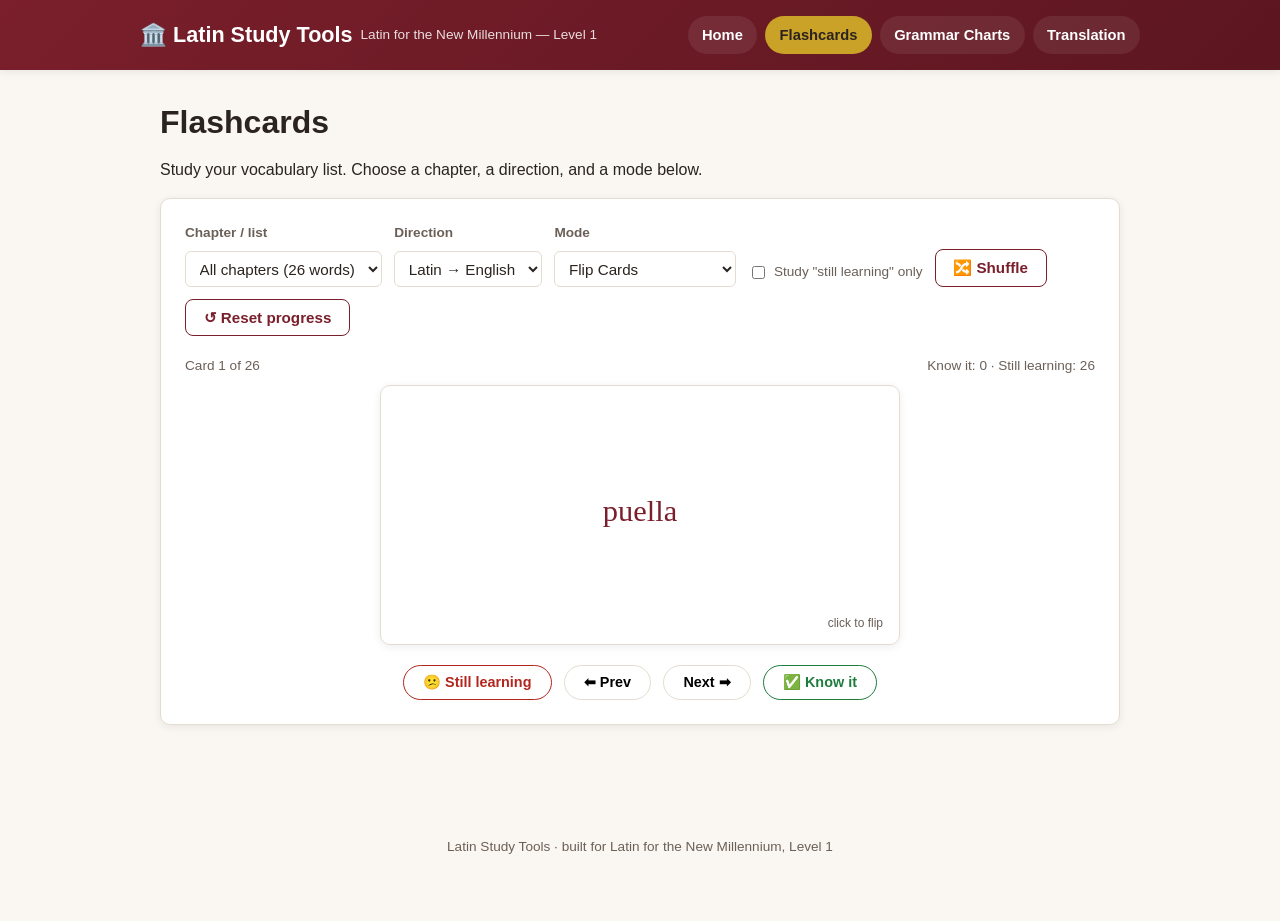
==== flashcards.html @ 422d87cd "Add files via upload" ====
<!DOCTYPE html>
<html lang="en">
<head>
<meta charset="UTF-8">
<meta name="viewport" content="width=device-width, initial-scale=1.0">
<title>Flashcards — Latin Study Tools</title>
<link rel="icon" href="data:image/svg+xml,%3Csvg xmlns=%27http://www.w3.org/2000/svg%27 viewBox=%270 0 100 100%27%3E%3Ctext y=%27.9em%27 font-size=%2790%27%3E%F0%9F%8F%9B%EF%B8%8F%3C/text%3E%3C/svg%3E">
<link rel="stylesheet" href="css/style.css">
</head>
<body>

<header class="site-header">
  <div class="header-inner">
    <a class="site-title" href="index.html">
      🏛️ Latin Study Tools
      <span class="site-title-sub">Latin for the New Millennium — Level 1</span>
    </a>
    <nav class="site-nav">
      <a href="index.html">Home</a>
      <a href="flashcards.html">Flashcards</a>
      <a href="grammar.html">Grammar Charts</a>
      <a href="translation.html">Translation</a>
    </nav>
  </div>
</header>

<main class="container">
  <h1>Flashcards</h1>
  <p>Study your vocabulary list. Choose a chapter, a direction, and a mode below.</p>

  <div class="card">
    <div class="flashcard-toolbar">
      <div class="field">
        <label for="chapterSelect">Chapter / list</label>
        <select id="chapterSelect"></select>
      </div>
      <div class="field">
        <label for="directionSelect">Direction</label>
        <select id="directionSelect">
          <option value="latin-to-english">Latin → English</option>
          <option value="english-to-latin">English → Latin</option>
        </select>
      </div>
      <div class="field">
        <label for="modeSelect">Mode</label>
        <select id="modeSelect">
          <option value="flip">Flip Cards</option>
          <option value="choice">Multiple Choice Quiz</option>
          <option value="typing">Typing Quiz</option>
        </select>
      </div>
      <div class="field">
        <label for="unknownOnly">&nbsp;</label>
        <label style="display:flex; align-items:center; gap:0.4rem; font-weight:400;">
          <input type="checkbox" id="unknownOnly"> Study "still learning" only
        </label>
      </div>
      <div class="field">
        <button class="btn btn-secondary" id="shuffleBtn" type="button">🔀 Shuffle</button>
      </div>
      <div class="field">
        <button class="btn btn-secondary" id="resetProgressBtn" type="button">↺ Reset progress</button>
      </div>
    </div>

    <div class="progress-line">
      <span id="progressText">Card 1 of 1</span>
      <span id="knownText">Know it: 0 &middot; Still learning: 0</span>
    </div>

    <div id="deckEmpty" style="display:none;" class="helper-callout">
      No cards match the current filters. Try a different chapter, or turn off "still learning only".
    </div>

    <div id="flashcardArea"></div>
  </div>
</main>

<footer class="site-footer">
  Latin Study Tools &middot; built for Latin for the New Millennium, Level 1
</footer>

<script src="js/main.js"></script>
<script src="data/vocabulary.js"></script>
<script src="js/flashcards.js"></script>
</body>
</html>
---- css/style.css ----
/* ==========================================================================
   Latin Study Tools — shared stylesheet
   Edit the variables below to re-theme the whole site (e.g. to your
   school's colors). Everything else references these.
   ========================================================================== */

:root {
  --color-primary: #7a1f2b;      /* deep maroon */
  --color-primary-dark: #5c1620;
  --color-primary-light: #a5414c;
  --color-accent: #c9a227;       /* gold */
  --color-bg: #faf7f2;
  --color-surface: #ffffff;
  --color-text: #2b2320;
  --color-text-muted: #6b6058;
  --color-border: #e4dcd0;
  --color-correct: #1e7d3c;
  --color-correct-bg: #e6f4ea;
  --color-incorrect: #b3261e;
  --color-incorrect-bg: #fbe9e7;
  --color-info-bg: #fff8e6;
  --radius: 10px;
  --shadow: 0 2px 8px rgba(43, 35, 32, 0.08);
  --shadow-lg: 0 8px 24px rgba(43, 35, 32, 0.14);
  --font-body: -apple-system, BlinkMacSystemFont, "Segoe UI", Roboto, Helvetica, Arial, sans-serif;
  --font-latin: Georgia, "Times New Roman", serif;
}

* { box-sizing: border-box; }

html, body {
  margin: 0;
  padding: 0;
  background: var(--color-bg);
  color: var(--color-text);
  font-family: var(--font-body);
  line-height: 1.5;
}

body { padding-bottom: 3rem; }

h1, h2, h3, h4 { line-height: 1.25; margin: 0 0 0.5em; }
p { margin: 0 0 1em; }

a { color: var(--color-primary); }
a:hover { color: var(--color-primary-dark); }

.latin { font-family: var(--font-latin); font-style: italic; }

/* ---------- Layout ---------- */

.site-header {
  background: linear-gradient(135deg, var(--color-primary), var(--color-primary-dark));
  color: #fff;
  padding: 1rem 1.5rem;
  box-shadow: var(--shadow);
}

.site-header .header-inner {
  max-width: 1000px;
  margin: 0 auto;
  display: flex;
  align-items: center;
  justify-content: space-between;
  flex-wrap: wrap;
  gap: 0.75rem;
}

.site-title {
  font-size: 1.35rem;
  font-weight: 700;
  color: #fff;
  text-decoration: none;
  display: flex;
  align-items: center;
  gap: 0.5rem;
}

.site-title .site-title-sub {
  font-weight: 400;
  font-size: 0.85rem;
  opacity: 0.85;
  display: block;
}

nav.site-nav { display: flex; gap: 0.5rem; flex-wrap: wrap; }

nav.site-nav a {
  color: #fff;
  text-decoration: none;
  padding: 0.5rem 0.9rem;
  border-radius: 999px;
  font-size: 0.92rem;
  font-weight: 600;
  background: rgba(255,255,255,0.08);
  transition: background 0.15s ease;
}

nav.site-nav a:hover { background: rgba(255,255,255,0.2); }
nav.site-nav a.active { background: var(--color-accent); color: #2b2320; }

main.container {
  max-width: 1000px;
  margin: 0 auto;
  padding: 2rem 1.25rem;
}

.card {
  background: var(--color-surface);
  border: 1px solid var(--color-border);
  border-radius: var(--radius);
  box-shadow: var(--shadow);
  padding: 1.5rem;
  margin-bottom: 1.5rem;
}

footer.site-footer {
  text-align: center;
  color: var(--color-text-muted);
  font-size: 0.85rem;
  margin-top: 2.5rem;
  padding: 1rem;
}

/* ---------- Buttons & forms ---------- */

.btn {
  display: inline-flex;
  align-items: center;
  gap: 0.4rem;
  font-size: 0.95rem;
  font-weight: 600;
  padding: 0.55rem 1.1rem;
  border-radius: 8px;
  border: 1px solid var(--color-primary);
  background: var(--color-primary);
  color: #fff;
  cursor: pointer;
  text-decoration: none;
}

.btn:hover { background: var(--color-primary-dark); border-color: var(--color-primary-dark); }
.btn:disabled { opacity: 0.5; cursor: not-allowed; }

.btn-secondary {
  background: transparent;
  color: var(--color-primary);
}
.btn-secondary:hover { background: rgba(122,31,43,0.08); }

.btn-accent {
  background: var(--color-accent);
  border-color: var(--color-accent);
  color: #2b2320;
}
.btn-accent:hover { background: #b08f20; border-color: #b08f20; }

.btn-row { display: flex; gap: 0.6rem; flex-wrap: wrap; align-items: center; margin: 1rem 0; }

select, input[type="text"], textarea {
  font-family: inherit;
  font-size: 0.95rem;
  padding: 0.45rem 0.6rem;
  border: 1px solid var(--color-border);
  border-radius: 6px;
  background: #fff;
  color: var(--color-text);
}

select:focus, input:focus, textarea:focus {
  outline: 2px solid var(--color-primary-light);
  outline-offset: 1px;
}

textarea { width: 100%; resize: vertical; font-size: 1rem; }

label { font-weight: 600; font-size: 0.85rem; color: var(--color-text-muted); display: block; margin-bottom: 0.25rem; }

/* ---------- Home page ---------- */

.hero {
  text-align: center;
  padding: 1rem 0 2rem;
}
.hero h1 { font-size: 2rem; }
.hero p { color: var(--color-text-muted); max-width: 640px; margin: 0 auto; }

.section-grid {
  display: grid;
  grid-template-columns: repeat(auto-fit, minmax(260px, 1fr));
  gap: 1.25rem;
}

.section-card {
  background: var(--color-surface);
  border: 1px solid var(--color-border);
  border-radius: var(--radius);
  box-shadow: var(--shadow);
  padding: 1.5rem;
  text-decoration: none;
  color: var(--color-text);
  display: block;
  transition: transform 0.15s ease, box-shadow 0.15s ease;
}
.section-card:hover { transform: translateY(-3px); box-shadow: var(--shadow-lg); }
.section-card .icon { font-size: 2rem; margin-bottom: 0.5rem; }
.section-card h2 { color: var(--color-primary); font-size: 1.2rem; }
.section-card p { color: var(--color-text-muted); font-size: 0.92rem; margin-bottom: 0; }

/* ---------- Flashcards ---------- */

.flashcard-toolbar {
  display: flex;
  gap: 0.75rem;
  flex-wrap: wrap;
  align-items: flex-end;
  margin-bottom: 1.25rem;
}

.flashcard-toolbar .field { display: flex; flex-direction: column; gap: 0.25rem; }

.progress-line {
  display: flex;
  justify-content: space-between;
  font-size: 0.85rem;
  color: var(--color-text-muted);
  margin-bottom: 0.5rem;
}

.flip-card-scene {
  perspective: 1200px;
  max-width: 520px;
  margin: 0 auto 1.25rem;
  height: 260px;
}

.flip-card {
  position: relative;
  width: 100%;
  height: 100%;
  cursor: pointer;
  transition: transform 0.5s;
  transform-style: preserve-3d;
}

.flip-card.is-flipped { transform: rotateY(180deg); }

.flip-face {
  position: absolute;
  inset: 0;
  backface-visibility: hidden;
  border-radius: var(--radius);
  border: 1px solid var(--color-border);
  box-shadow: var(--shadow);
  display: flex;
  flex-direction: column;
  align-items: center;
  justify-content: center;
  text-align: center;
  padding: 1.5rem;
  background: var(--color-surface);
}

.flip-face .term {
  font-family: var(--font-latin);
  font-size: 1.9rem;
  color: var(--color-primary);
  margin-bottom: 0.4rem;
}

.flip-face .meta { color: var(--color-text-muted); font-size: 0.9rem; }
.flip-face .hint { position: absolute; bottom: 0.75rem; right: 1rem; font-size: 0.75rem; color: var(--color-text-muted); }

.flip-face.back { transform: rotateY(180deg); }

.flashcard-controls {
  display: flex;
  justify-content: center;
  gap: 0.75rem;
  flex-wrap: wrap;
}

.pill-btn {
  border-radius: 999px;
  padding: 0.5rem 1.2rem;
  border: 1px solid var(--color-border);
  background: #fff;
  cursor: pointer;
  font-weight: 600;
  font-size: 0.9rem;
}
.pill-btn.unknown { color: var(--color-incorrect); border-color: var(--color-incorrect); }
.pill-btn.known { color: var(--color-correct); border-color: var(--color-correct); }
.pill-btn.unknown:hover { background: var(--color-incorrect-bg); }
.pill-btn.known:hover { background: var(--color-correct-bg); }

.quiz-choice {
  display: block;
  width: 100%;
  text-align: left;
  padding: 0.7rem 1rem;
  margin-bottom: 0.5rem;
  border-radius: 8px;
  border: 1px solid var(--color-border);
  background: #fff;
  cursor: pointer;
  font-size: 1rem;
}
.quiz-choice:hover { border-color: var(--color-primary-light); }
.quiz-choice.correct { background: var(--color-correct-bg); border-color: var(--color-correct); color: var(--color-correct); }
.quiz-choice.incorrect { background: var(--color-incorrect-bg); border-color: var(--color-incorrect); color: var(--color-incorrect); }

/* ---------- Grammar charts ---------- */

.chart-table-wrap { overflow-x: auto; }

table.chart-table {
  border-collapse: collapse;
  width: 100%;
  margin-bottom: 1rem;
  font-size: 0.95rem;
}

table.chart-table caption {
  caption-side: top;
  text-align: left;
  font-weight: 700;
  color: var(--color-primary);
  font-size: 1.05rem;
  margin-bottom: 0.5rem;
}

table.chart-table th, table.chart-table td {
  border: 1px solid var(--color-border);
  padding: 0.5rem 0.6rem;
  text-align: left;
}

table.chart-table th {
  background: var(--color-bg);
  font-weight: 700;
  white-space: nowrap;
}

table.chart-table input[type="text"] {
  width: 100%;
  min-width: 90px;
  font-family: var(--font-latin);
}

table.chart-table input.correct { background: var(--color-correct-bg); border-color: var(--color-correct); }
table.chart-table input.incorrect { background: var(--color-incorrect-bg); border-color: var(--color-incorrect); }

.answer-reveal { font-family: var(--font-latin); color: var(--color-text-muted); font-size: 0.85rem; margin-top: 0.15rem; }

.score-banner {
  border-radius: var(--radius);
  padding: 0.85rem 1.1rem;
  margin-bottom: 1rem;
  font-weight: 600;
}
.score-banner.good { background: var(--color-correct-bg); color: var(--color-correct); }
.score-banner.mixed { background: var(--color-info-bg); color: #8a6d00; }

/* ---------- Translation section ---------- */

.sentence-display {
  font-family: var(--font-latin);
  font-size: 1.5rem;
  text-align: center;
  color: var(--color-primary);
  padding: 1rem;
  background: var(--color-info-bg);
  border-radius: var(--radius);
  margin-bottom: 1.5rem;
}

.word-parse-block {
  border: 1px solid var(--color-border);
  border-radius: var(--radius);
  padding: 1rem 1.25rem;
  margin-bottom: 1rem;
}

.word-parse-block .word-heading {
  font-family: var(--font-latin);
  font-size: 1.3rem;
  color: var(--color-primary);
  margin-bottom: 0.5rem;
}

.parse-fields {
  display: grid;
  grid-template-columns: repeat(auto-fit, minmax(150px, 1fr));
  gap: 0.75rem;
  margin-bottom: 0.5rem;
}

.parse-feedback { font-size: 0.85rem; margin-top: 0.4rem; font-weight: 600; }
.parse-feedback.correct { color: var(--color-correct); }
.parse-feedback.incorrect { color: var(--color-incorrect); }

.translation-box textarea { min-height: 90px; }

.model-answers {
  background: var(--color-info-bg);
  border-radius: var(--radius);
  padding: 1rem 1.25rem;
  margin-top: 0.75rem;
}
.model-answers ul { margin: 0.4rem 0 0; padding-left: 1.25rem; }

.tag {
  display: inline-block;
  font-size: 0.75rem;
  font-weight: 700;
  text-transform: uppercase;
  letter-spacing: 0.03em;
  padding: 0.15rem 0.5rem;
  border-radius: 999px;
  background: var(--color-bg);
  color: var(--color-text-muted);
  border: 1px solid var(--color-border);
  margin-left: 0.5rem;
}

.helper-callout {
  background: var(--color-info-bg);
  border: 1px solid #f0e0a8;
  border-radius: var(--radius);
  padding: 1rem 1.25rem;
  margin-bottom: 1.25rem;
  font-size: 0.92rem;
}

.helper-callout code { background: rgba(0,0,0,0.06); padding: 0.1rem 0.35rem; border-radius: 4px; }

@media (max-width: 640px) {
  .site-header .header-inner { flex-direction: column; align-items: flex-start; }
  .sentence-display { font-size: 1.2rem; }
}
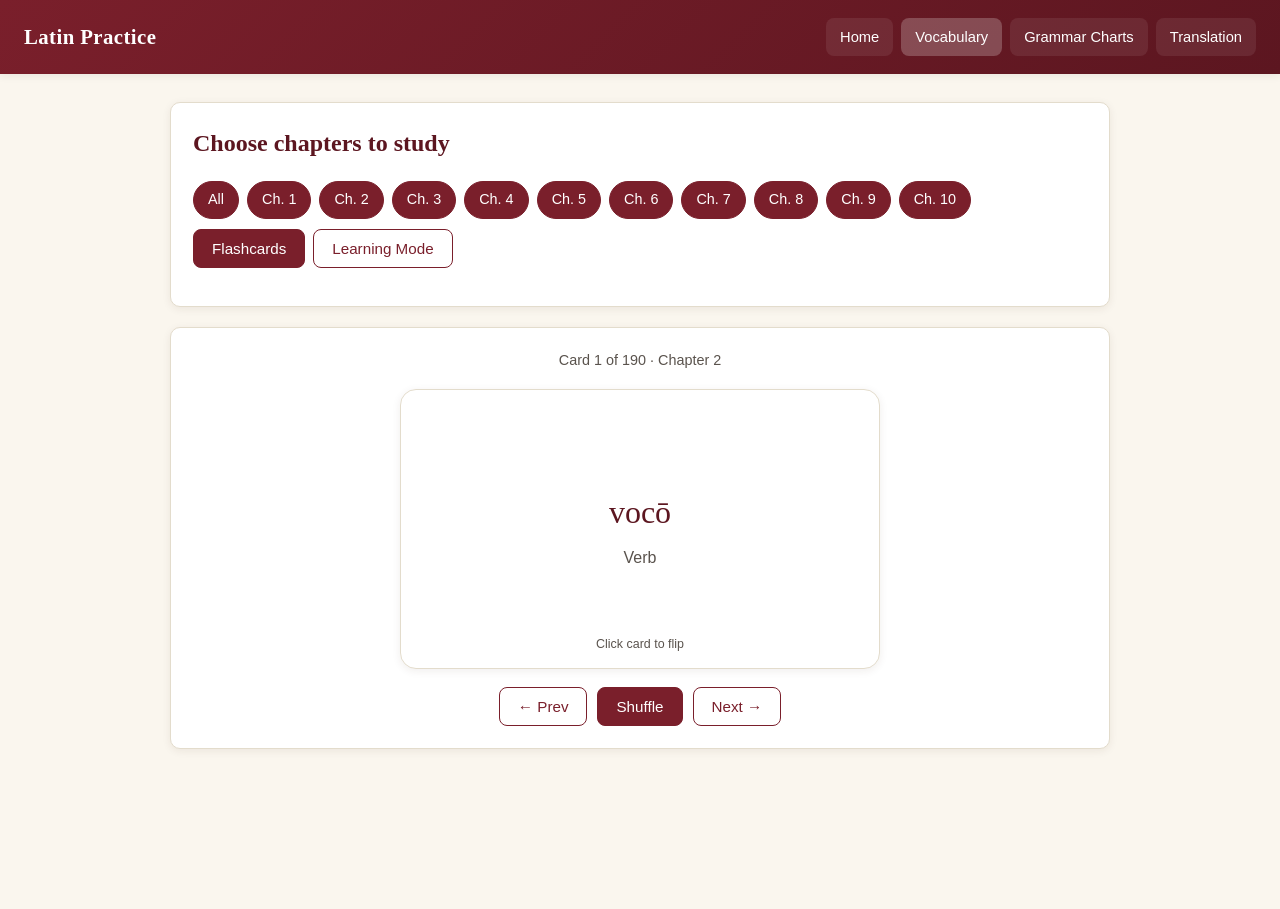
==== commit 78250ed9: "10878213" ====
--- a/flashcards.html
+++ b/flashcards.html
@@ -1,87 +1,37 @@
-<!DOCTYPE html>
+<!doctype html>
 <html lang="en">
 <head>
-<meta charset="UTF-8">
-<meta name="viewport" content="width=device-width, initial-scale=1.0">
-<title>Flashcards — Latin Study Tools</title>
-<link rel="icon" href="data:image/svg+xml,%3Csvg xmlns=%27http://www.w3.org/2000/svg%27 viewBox=%270 0 100 100%27%3E%3Ctext y=%27.9em%27 font-size=%2790%27%3E%F0%9F%8F%9B%EF%B8%8F%3C/text%3E%3C/svg%3E">
+<meta charset="utf-8">
+<meta name="viewport" content="width=device-width, initial-scale=1">
+<title>Vocabulary — Latin Practice</title>
 <link rel="stylesheet" href="css/style.css">
 </head>
 <body>
-
 <header class="site-header">
-  <div class="header-inner">
-    <a class="site-title" href="index.html">
-      🏛️ Latin Study Tools
-      <span class="site-title-sub">Latin for the New Millennium — Level 1</span>
-    </a>
-    <nav class="site-nav">
-      <a href="index.html">Home</a>
-      <a href="flashcards.html">Flashcards</a>
-      <a href="grammar.html">Grammar Charts</a>
-      <a href="translation.html">Translation</a>
-    </nav>
-  </div>
+  <h1><a href="index.html">Latin Practice</a></h1>
+  <nav class="site-nav">
+    <a href="index.html">Home</a>
+    <a href="flashcards.html" class="active">Vocabulary</a>
+    <a href="grammar.html">Grammar Charts</a>
+    <a href="translate.html">Translation</a>
+  </nav>
 </header>
 
-<main class="container">
-  <h1>Flashcards</h1>
-  <p>Study your vocabulary list. Choose a chapter, a direction, and a mode below.</p>
+<main>
+  <div class="card">
+    <h2>Choose chapters to study</h2>
+    <div id="chapterPicker" class="chapter-picker"></div>
+    <div class="mode-toggle">
+      <button id="modeFlashcards" class="active">Flashcards</button>
+      <button id="modeLearn">Learning Mode</button>
+    </div>
+  </div>
 
-  <div class="card">
-    <div class="flashcard-toolbar">
-      <div class="field">
-        <label for="chapterSelect">Chapter / list</label>
-        <select id="chapterSelect"></select>
-      </div>
-      <div class="field">
-        <label for="directionSelect">Direction</label>
-        <select id="directionSelect">
-          <option value="latin-to-english">Latin → English</option>
-          <option value="english-to-latin">English → Latin</option>
-        </select>
-      </div>
-      <div class="field">
-        <label for="modeSelect">Mode</label>
-        <select id="modeSelect">
-          <option value="flip">Flip Cards</option>
-          <option value="choice">Multiple Choice Quiz</option>
-          <option value="typing">Typing Quiz</option>
-        </select>
-      </div>
-      <div class="field">
-        <label for="unknownOnly">&nbsp;</label>
-        <label style="display:flex; align-items:center; gap:0.4rem; font-weight:400;">
-          <input type="checkbox" id="unknownOnly"> Study "still learning" only
-        </label>
-      </div>
-      <div class="field">
-        <button class="btn btn-secondary" id="shuffleBtn" type="button">🔀 Shuffle</button>
-      </div>
-      <div class="field">
-        <button class="btn btn-secondary" id="resetProgressBtn" type="button">↺ Reset progress</button>
-      </div>
-    </div>
-
-    <div class="progress-line">
-      <span id="progressText">Card 1 of 1</span>
-      <span id="knownText">Know it: 0 &middot; Still learning: 0</span>
-    </div>
-
-    <div id="deckEmpty" style="display:none;" class="helper-callout">
-      No cards match the current filters. Try a different chapter, or turn off "still learning only".
-    </div>
-
-    <div id="flashcardArea"></div>
-  </div>
+  <div id="studyArea" class="card"></div>
 </main>
 
-<footer class="site-footer">
-  Latin Study Tools &middot; built for Latin for the New Millennium, Level 1
-</footer>
+<footer class="site-footer"></footer>
 
-<script src="js/main.js"></script>
-<script src="data/vocabulary.js"></script>
-<script src="js/flashcards.js"></script>
+<script type="module" src="js/flashcards.js"></script>
 </body>
 </html>
--- a/css/style.css
+++ b/css/style.css
@@ -1,29 +1,16 @@
-/* ==========================================================================
-   Latin Study Tools — shared stylesheet
-   Edit the variables below to re-theme the whole site (e.g. to your
-   school's colors). Everything else references these.
-   ========================================================================== */
-
 :root {
-  --color-primary: #7a1f2b;      /* deep maroon */
-  --color-primary-dark: #5c1620;
-  --color-primary-light: #a5414c;
-  --color-accent: #c9a227;       /* gold */
-  --color-bg: #faf7f2;
-  --color-surface: #ffffff;
-  --color-text: #2b2320;
-  --color-text-muted: #6b6058;
-  --color-border: #e4dcd0;
-  --color-correct: #1e7d3c;
-  --color-correct-bg: #e6f4ea;
-  --color-incorrect: #b3261e;
-  --color-incorrect-bg: #fbe9e7;
-  --color-info-bg: #fff8e6;
+  --maroon: #7a1f2b;
+  --maroon-dark: #5c1620;
+  --gold: #b8892b;
+  --cream: #faf6ee;
+  --paper: #ffffff;
+  --ink: #2a2422;
+  --ink-soft: #5a534d;
+  --border: #e3dccc;
+  --good: #2e7d4f;
+  --bad: #b3382c;
+  --shadow: 0 2px 8px rgba(60, 40, 20, 0.08);
   --radius: 10px;
-  --shadow: 0 2px 8px rgba(43, 35, 32, 0.08);
-  --shadow-lg: 0 8px 24px rgba(43, 35, 32, 0.14);
-  --font-body: -apple-system, BlinkMacSystemFont, "Segoe UI", Roboto, Helvetica, Arial, sans-serif;
-  --font-latin: Georgia, "Times New Roman", serif;
 }
 
 * { box-sizing: border-box; }
@@ -31,411 +18,380 @@
 html, body {
   margin: 0;
   padding: 0;
-  background: var(--color-bg);
-  color: var(--color-text);
-  font-family: var(--font-body);
+  background: var(--cream);
+  color: var(--ink);
+  font-family: -apple-system, BlinkMacSystemFont, "Segoe UI", Helvetica, Arial, sans-serif;
   line-height: 1.5;
 }
 
-body { padding-bottom: 3rem; }
-
-h1, h2, h3, h4 { line-height: 1.25; margin: 0 0 0.5em; }
-p { margin: 0 0 1em; }
-
-a { color: var(--color-primary); }
-a:hover { color: var(--color-primary-dark); }
-
-.latin { font-family: var(--font-latin); font-style: italic; }
-
-/* ---------- Layout ---------- */
-
-.site-header {
-  background: linear-gradient(135deg, var(--color-primary), var(--color-primary-dark));
+.latin {
+  font-family: Georgia, "Times New Roman", serif;
+}
+
+a { color: var(--maroon); }
+
+header.site-header {
+  background: linear-gradient(135deg, var(--maroon), var(--maroon-dark));
   color: #fff;
-  padding: 1rem 1.5rem;
-  box-shadow: var(--shadow);
-}
-
-.site-header .header-inner {
-  max-width: 1000px;
-  margin: 0 auto;
+  padding: 18px 24px;
   display: flex;
   align-items: center;
   justify-content: space-between;
   flex-wrap: wrap;
-  gap: 0.75rem;
-}
-
-.site-title {
-  font-size: 1.35rem;
-  font-weight: 700;
-  color: #fff;
-  text-decoration: none;
-  display: flex;
-  align-items: center;
-  gap: 0.5rem;
-}
-
-.site-title .site-title-sub {
-  font-weight: 400;
-  font-size: 0.85rem;
-  opacity: 0.85;
-  display: block;
-}
-
-nav.site-nav { display: flex; gap: 0.5rem; flex-wrap: wrap; }
+  gap: 12px;
+  box-shadow: var(--shadow);
+}
+
+header.site-header h1 {
+  margin: 0;
+  font-size: 1.3rem;
+  font-family: Georgia, serif;
+  letter-spacing: 0.02em;
+}
+
+header.site-header h1 a { color: #fff; text-decoration: none; }
+
+nav.site-nav { display: flex; gap: 8px; flex-wrap: wrap; }
 
 nav.site-nav a {
   color: #fff;
   text-decoration: none;
-  padding: 0.5rem 0.9rem;
-  border-radius: 999px;
+  padding: 8px 14px;
+  border-radius: 8px;
   font-size: 0.92rem;
-  font-weight: 600;
   background: rgba(255,255,255,0.08);
-  transition: background 0.15s ease;
-}
-
-nav.site-nav a:hover { background: rgba(255,255,255,0.2); }
-nav.site-nav a.active { background: var(--color-accent); color: #2b2320; }
-
-main.container {
-  max-width: 1000px;
+  transition: background 0.15s;
+}
+
+nav.site-nav a:hover, nav.site-nav a.active {
+  background: rgba(255,255,255,0.22);
+}
+
+main {
+  max-width: 980px;
   margin: 0 auto;
-  padding: 2rem 1.25rem;
+  padding: 28px 20px 60px;
 }
 
 .card {
-  background: var(--color-surface);
-  border: 1px solid var(--color-border);
+  background: var(--paper);
+  border: 1px solid var(--border);
   border-radius: var(--radius);
   box-shadow: var(--shadow);
-  padding: 1.5rem;
-  margin-bottom: 1.5rem;
-}
-
-footer.site-footer {
-  text-align: center;
-  color: var(--color-text-muted);
-  font-size: 0.85rem;
-  margin-top: 2.5rem;
-  padding: 1rem;
-}
-
-/* ---------- Buttons & forms ---------- */
-
-.btn {
-  display: inline-flex;
-  align-items: center;
-  gap: 0.4rem;
-  font-size: 0.95rem;
-  font-weight: 600;
-  padding: 0.55rem 1.1rem;
-  border-radius: 8px;
-  border: 1px solid var(--color-primary);
-  background: var(--color-primary);
-  color: #fff;
-  cursor: pointer;
+  padding: 22px;
+  margin-bottom: 20px;
+}
+
+.card h2 { margin-top: 0; font-family: Georgia, serif; color: var(--maroon-dark); }
+
+.section-grid {
+  display: grid;
+  grid-template-columns: repeat(auto-fit, minmax(240px, 1fr));
+  gap: 18px;
+  margin-top: 20px;
+}
+
+.section-tile {
+  display: block;
+  background: var(--paper);
+  border: 1px solid var(--border);
+  border-radius: var(--radius);
+  box-shadow: var(--shadow);
+  padding: 24px;
   text-decoration: none;
-}
-
-.btn:hover { background: var(--color-primary-dark); border-color: var(--color-primary-dark); }
-.btn:disabled { opacity: 0.5; cursor: not-allowed; }
-
-.btn-secondary {
-  background: transparent;
-  color: var(--color-primary);
-}
-.btn-secondary:hover { background: rgba(122,31,43,0.08); }
-
-.btn-accent {
-  background: var(--color-accent);
-  border-color: var(--color-accent);
-  color: #2b2320;
-}
-.btn-accent:hover { background: #b08f20; border-color: #b08f20; }
-
-.btn-row { display: flex; gap: 0.6rem; flex-wrap: wrap; align-items: center; margin: 1rem 0; }
-
-select, input[type="text"], textarea {
+  color: var(--ink);
+  transition: transform 0.12s, box-shadow 0.12s;
+}
+
+.section-tile:hover { transform: translateY(-2px); box-shadow: 0 6px 16px rgba(60,40,20,0.14); }
+
+.section-tile .icon { font-size: 2rem; }
+.section-tile h3 { margin: 10px 0 6px; color: var(--maroon-dark); font-family: Georgia, serif; }
+.section-tile p { margin: 0; color: var(--ink-soft); font-size: 0.94rem; }
+
+button, .btn {
   font-family: inherit;
   font-size: 0.95rem;
-  padding: 0.45rem 0.6rem;
-  border: 1px solid var(--color-border);
+  padding: 10px 18px;
+  border-radius: 8px;
+  border: 1px solid var(--maroon);
+  background: var(--maroon);
+  color: #fff;
+  cursor: pointer;
+  transition: background 0.15s, transform 0.05s;
+}
+
+button:hover, .btn:hover { background: var(--maroon-dark); }
+button:active, .btn:active { transform: scale(0.98); }
+
+button.secondary, .btn.secondary {
+  background: transparent;
+  color: var(--maroon);
+}
+button.secondary:hover, .btn.secondary:hover { background: rgba(122,31,43,0.08); }
+
+button:disabled { opacity: 0.45; cursor: not-allowed; }
+
+select, input[type="text"] {
+  font-family: inherit;
+  font-size: 0.95rem;
+  padding: 7px 10px;
   border-radius: 6px;
+  border: 1px solid var(--border);
   background: #fff;
-  color: var(--color-text);
-}
-
-select:focus, input:focus, textarea:focus {
-  outline: 2px solid var(--color-primary-light);
-  outline-offset: 1px;
-}
-
-textarea { width: 100%; resize: vertical; font-size: 1rem; }
-
-label { font-weight: 600; font-size: 0.85rem; color: var(--color-text-muted); display: block; margin-bottom: 0.25rem; }
-
-/* ---------- Home page ---------- */
-
-.hero {
-  text-align: center;
-  padding: 1rem 0 2rem;
-}
-.hero h1 { font-size: 2rem; }
-.hero p { color: var(--color-text-muted); max-width: 640px; margin: 0 auto; }
-
-.section-grid {
-  display: grid;
-  grid-template-columns: repeat(auto-fit, minmax(260px, 1fr));
-  gap: 1.25rem;
-}
-
-.section-card {
-  background: var(--color-surface);
-  border: 1px solid var(--color-border);
-  border-radius: var(--radius);
-  box-shadow: var(--shadow);
-  padding: 1.5rem;
-  text-decoration: none;
-  color: var(--color-text);
-  display: block;
-  transition: transform 0.15s ease, box-shadow 0.15s ease;
-}
-.section-card:hover { transform: translateY(-3px); box-shadow: var(--shadow-lg); }
-.section-card .icon { font-size: 2rem; margin-bottom: 0.5rem; }
-.section-card h2 { color: var(--color-primary); font-size: 1.2rem; }
-.section-card p { color: var(--color-text-muted); font-size: 0.92rem; margin-bottom: 0; }
-
-/* ---------- Flashcards ---------- */
-
-.flashcard-toolbar {
-  display: flex;
-  gap: 0.75rem;
+  color: var(--ink);
+}
+
+.chapter-picker {
+  display: flex;
   flex-wrap: wrap;
-  align-items: flex-end;
-  margin-bottom: 1.25rem;
-}
-
-.flashcard-toolbar .field { display: flex; flex-direction: column; gap: 0.25rem; }
-
-.progress-line {
-  display: flex;
-  justify-content: space-between;
+  gap: 8px;
+  margin: 10px 0;
+}
+
+.chapter-chip {
+  border: 1px solid var(--border);
+  background: #fff;
+  padding: 7px 14px;
+  border-radius: 20px;
+  cursor: pointer;
+  font-size: 0.9rem;
+  user-select: none;
+}
+
+.chapter-chip.selected {
+  background: var(--maroon);
+  color: #fff;
+  border-color: var(--maroon);
+}
+
+.pill {
+  display: inline-block;
+  padding: 2px 10px;
+  border-radius: 12px;
+  font-size: 0.78rem;
+  background: var(--border);
+  color: var(--ink-soft);
+}
+
+footer.site-footer {
+  text-align: center;
+  color: var(--ink-soft);
   font-size: 0.85rem;
-  color: var(--color-text-muted);
-  margin-bottom: 0.5rem;
-}
-
-.flip-card-scene {
+  padding: 30px 20px 50px;
+}
+
+.empty-state {
+  text-align: center;
+  color: var(--ink-soft);
+  padding: 40px 20px;
+}
+
+/* ---- Flashcards ---- */
+.flashcard-stage {
+  display: flex;
+  flex-direction: column;
+  align-items: center;
+  gap: 18px;
+}
+
+.flashcard {
+  width: 100%;
+  max-width: 480px;
+  height: 280px;
   perspective: 1200px;
-  max-width: 520px;
-  margin: 0 auto 1.25rem;
-  height: 260px;
-}
-
-.flip-card {
+  cursor: pointer;
+}
+
+.flashcard-inner {
   position: relative;
   width: 100%;
   height: 100%;
-  cursor: pointer;
   transition: transform 0.5s;
   transform-style: preserve-3d;
 }
 
-.flip-card.is-flipped { transform: rotateY(180deg); }
-
-.flip-face {
+.flashcard.flipped .flashcard-inner { transform: rotateY(180deg); }
+
+.flashcard-face {
   position: absolute;
   inset: 0;
   backface-visibility: hidden;
-  border-radius: var(--radius);
-  border: 1px solid var(--color-border);
+  border-radius: 16px;
+  border: 1px solid var(--border);
   box-shadow: var(--shadow);
   display: flex;
   flex-direction: column;
   align-items: center;
   justify-content: center;
   text-align: center;
-  padding: 1.5rem;
-  background: var(--color-surface);
-}
-
-.flip-face .term {
-  font-family: var(--font-latin);
-  font-size: 1.9rem;
-  color: var(--color-primary);
-  margin-bottom: 0.4rem;
-}
-
-.flip-face .meta { color: var(--color-text-muted); font-size: 0.9rem; }
-.flip-face .hint { position: absolute; bottom: 0.75rem; right: 1rem; font-size: 0.75rem; color: var(--color-text-muted); }
-
-.flip-face.back { transform: rotateY(180deg); }
-
-.flashcard-controls {
-  display: flex;
-  justify-content: center;
-  gap: 0.75rem;
-  flex-wrap: wrap;
-}
-
-.pill-btn {
-  border-radius: 999px;
-  padding: 0.5rem 1.2rem;
-  border: 1px solid var(--color-border);
+  padding: 20px;
+  background: var(--paper);
+}
+
+.flashcard-face.back { transform: rotateY(180deg); background: #fff7ea; }
+
+.flashcard-face .word { font-size: 2rem; font-family: Georgia, serif; color: var(--maroon-dark); }
+.flashcard-face .sub { color: var(--ink-soft); margin-top: 10px; font-size: 1rem; }
+.flashcard-face .hint { position: absolute; bottom: 14px; color: var(--ink-soft); font-size: 0.78rem; }
+
+.flashcard-controls { display: flex; gap: 10px; align-items: center; }
+.progress-text { color: var(--ink-soft); font-size: 0.9rem; }
+
+.mode-toggle { display: flex; gap: 8px; margin-bottom: 16px; }
+.mode-toggle button { background: transparent; color: var(--maroon); }
+.mode-toggle button.active { background: var(--maroon); color: #fff; }
+
+/* ---- Learn mode (MC) ---- */
+.mc-prompt {
+  text-align: center;
+  font-size: 1.6rem;
+  font-family: Georgia, serif;
+  color: var(--maroon-dark);
+  margin: 10px 0 22px;
+}
+.mc-sub { text-align: center; color: var(--ink-soft); margin-top: -14px; margin-bottom: 20px; }
+
+.mc-options {
+  display: grid;
+  grid-template-columns: 1fr 1fr;
+  gap: 12px;
+}
+@media (max-width: 560px) { .mc-options { grid-template-columns: 1fr; } }
+
+.mc-option {
+  padding: 14px 16px;
+  border-radius: 10px;
+  border: 1.5px solid var(--border);
   background: #fff;
-  cursor: pointer;
-  font-weight: 600;
-  font-size: 0.9rem;
-}
-.pill-btn.unknown { color: var(--color-incorrect); border-color: var(--color-incorrect); }
-.pill-btn.known { color: var(--color-correct); border-color: var(--color-correct); }
-.pill-btn.unknown:hover { background: var(--color-incorrect-bg); }
-.pill-btn.known:hover { background: var(--color-correct-bg); }
-
-.quiz-choice {
-  display: block;
-  width: 100%;
+  color: var(--ink);
   text-align: left;
-  padding: 0.7rem 1rem;
-  margin-bottom: 0.5rem;
-  border-radius: 8px;
-  border: 1px solid var(--color-border);
-  background: #fff;
   cursor: pointer;
   font-size: 1rem;
 }
-.quiz-choice:hover { border-color: var(--color-primary-light); }
-.quiz-choice.correct { background: var(--color-correct-bg); border-color: var(--color-correct); color: var(--color-correct); }
-.quiz-choice.incorrect { background: var(--color-incorrect-bg); border-color: var(--color-incorrect); color: var(--color-incorrect); }
-
-/* ---------- Grammar charts ---------- */
-
-.chart-table-wrap { overflow-x: auto; }
-
-table.chart-table {
+.mc-option:hover { border-color: var(--maroon); }
+.mc-option.correct { background: #e5f4ea; border-color: var(--good); }
+.mc-option.incorrect { background: #fbe8e6; border-color: var(--bad); }
+.mc-option:disabled { cursor: default; }
+
+.stat-row { display: flex; gap: 20px; justify-content: center; margin: 14px 0; flex-wrap: wrap; }
+.stat { text-align: center; }
+.stat .num { font-size: 1.5rem; font-weight: 600; color: var(--maroon-dark); }
+.stat .label { font-size: 0.8rem; color: var(--ink-soft); }
+
+/* ---- Grammar charts ---- */
+table.chart {
   border-collapse: collapse;
   width: 100%;
-  margin-bottom: 1rem;
+  margin-top: 14px;
+}
+table.chart th, table.chart td {
+  border: 1px solid var(--border);
+  padding: 6px;
+  text-align: center;
+}
+table.chart th {
+  background: #f5efe0;
+  color: var(--maroon-dark);
+  font-family: Georgia, serif;
+}
+table.chart td input {
+  width: 100%;
+  min-width: 70px;
+  border: none;
+  background: transparent;
+  text-align: center;
+  font-family: Georgia, serif;
   font-size: 0.95rem;
-}
-
-table.chart-table caption {
-  caption-side: top;
-  text-align: left;
-  font-weight: 700;
-  color: var(--color-primary);
-  font-size: 1.05rem;
-  margin-bottom: 0.5rem;
-}
-
-table.chart-table th, table.chart-table td {
-  border: 1px solid var(--color-border);
-  padding: 0.5rem 0.6rem;
-  text-align: left;
-}
-
-table.chart-table th {
-  background: var(--color-bg);
-  font-weight: 700;
-  white-space: nowrap;
-}
-
-table.chart-table input[type="text"] {
-  width: 100%;
-  min-width: 90px;
-  font-family: var(--font-latin);
-}
-
-table.chart-table input.correct { background: var(--color-correct-bg); border-color: var(--color-correct); }
-table.chart-table input.incorrect { background: var(--color-incorrect-bg); border-color: var(--color-incorrect); }
-
-.answer-reveal { font-family: var(--font-latin); color: var(--color-text-muted); font-size: 0.85rem; margin-top: 0.15rem; }
+  padding: 6px 4px;
+  border-radius: 5px;
+}
+table.chart td input:focus { outline: 2px solid var(--gold); background: #fffdf6; }
+table.chart td.correct input { background: #e5f4ea; }
+table.chart td.incorrect input { background: #fbe8e6; }
+table.chart td.case-label { font-weight: 600; background: #faf6ee; }
+
+.chart-toolbar { display: flex; gap: 10px; align-items: center; flex-wrap: wrap; margin-bottom: 10px; }
+
+/* ---- Translation section ---- */
+.sentence-list { display: flex; flex-direction: column; gap: 10px; }
+.sentence-item {
+  background: #fff;
+  border: 1px solid var(--border);
+  border-radius: 8px;
+  padding: 14px 16px;
+  cursor: pointer;
+  display: flex;
+  justify-content: space-between;
+  align-items: center;
+  gap: 10px;
+}
+.sentence-item:hover { border-color: var(--maroon); }
+.sentence-item .latin { font-size: 1.05rem; }
+.sentence-item .status { font-size: 0.8rem; }
+.status.done { color: var(--good); }
+
+.analysis-word {
+  display: inline-flex;
+  flex-direction: column;
+  align-items: center;
+  vertical-align: top;
+  margin: 6px 4px;
+  gap: 4px;
+}
+.analysis-word .word-text {
+  font-family: Georgia, serif;
+  font-size: 1.15rem;
+  padding: 2px 4px;
+}
+.analysis-word select {
+  font-size: 0.72rem;
+  padding: 3px 4px;
+  max-width: 128px;
+}
+.analysis-word .field-row { display: flex; gap: 3px; }
+.analysis-sentence {
+  display: flex;
+  flex-wrap: wrap;
+  align-items: flex-end;
+  padding: 18px 10px;
+  background: #fffdf6;
+  border: 1px solid var(--border);
+  border-radius: 10px;
+  margin-bottom: 16px;
+}
+.plain-word {
+  font-family: Georgia, serif;
+  font-size: 1.15rem;
+  margin: 6px 4px;
+  color: var(--ink-soft);
+  align-self: center;
+}
+.analysis-word.checked-correct .word-text { background: #e5f4ea; border-radius: 5px; }
+.analysis-word.checked-incorrect .word-text { background: #fbe8e6; border-radius: 5px; }
+select.field-bad { border-color: var(--bad); background: #fbe8e6; }
+select.field-good { border-color: var(--good); background: #e5f4ea; }
+
+.legend { font-size: 0.85rem; color: var(--ink-soft); margin-top: 8px; }
+
+.punct-inline {
+  font-family: Georgia, serif;
+  font-size: 1.15rem;
+  margin: 6px 2px 6px -3px;
+  color: var(--ink-soft);
+  align-self: center;
+}
 
 .score-banner {
-  border-radius: var(--radius);
-  padding: 0.85rem 1.1rem;
-  margin-bottom: 1rem;
-  font-weight: 600;
-}
-.score-banner.good { background: var(--color-correct-bg); color: var(--color-correct); }
-.score-banner.mixed { background: var(--color-info-bg); color: #8a6d00; }
-
-/* ---------- Translation section ---------- */
-
-.sentence-display {
-  font-family: var(--font-latin);
-  font-size: 1.5rem;
-  text-align: center;
-  color: var(--color-primary);
-  padding: 1rem;
-  background: var(--color-info-bg);
-  border-radius: var(--radius);
-  margin-bottom: 1.5rem;
-}
-
-.word-parse-block {
-  border: 1px solid var(--color-border);
-  border-radius: var(--radius);
-  padding: 1rem 1.25rem;
-  margin-bottom: 1rem;
-}
-
-.word-parse-block .word-heading {
-  font-family: var(--font-latin);
-  font-size: 1.3rem;
-  color: var(--color-primary);
-  margin-bottom: 0.5rem;
-}
-
-.parse-fields {
-  display: grid;
-  grid-template-columns: repeat(auto-fit, minmax(150px, 1fr));
-  gap: 0.75rem;
-  margin-bottom: 0.5rem;
-}
-
-.parse-feedback { font-size: 0.85rem; margin-top: 0.4rem; font-weight: 600; }
-.parse-feedback.correct { color: var(--color-correct); }
-.parse-feedback.incorrect { color: var(--color-incorrect); }
-
-.translation-box textarea { min-height: 90px; }
-
-.model-answers {
-  background: var(--color-info-bg);
-  border-radius: var(--radius);
-  padding: 1rem 1.25rem;
-  margin-top: 0.75rem;
-}
-.model-answers ul { margin: 0.4rem 0 0; padding-left: 1.25rem; }
-
-.tag {
-  display: inline-block;
-  font-size: 0.75rem;
-  font-weight: 700;
-  text-transform: uppercase;
-  letter-spacing: 0.03em;
-  padding: 0.15rem 0.5rem;
-  border-radius: 999px;
-  background: var(--color-bg);
-  color: var(--color-text-muted);
-  border: 1px solid var(--color-border);
-  margin-left: 0.5rem;
-}
-
-.helper-callout {
-  background: var(--color-info-bg);
-  border: 1px solid #f0e0a8;
-  border-radius: var(--radius);
-  padding: 1rem 1.25rem;
-  margin-bottom: 1.25rem;
-  font-size: 0.92rem;
-}
-
-.helper-callout code { background: rgba(0,0,0,0.06); padding: 0.1rem 0.35rem; border-radius: 4px; }
-
-@media (max-width: 640px) {
-  .site-header .header-inner { flex-direction: column; align-items: flex-start; }
-  .sentence-display { font-size: 1.2rem; }
-}
+  display: flex;
+  justify-content: space-between;
+  align-items: center;
+  gap: 12px;
+  flex-wrap: wrap;
+  background: #fff7ea;
+  border: 1px solid var(--border);
+  border-radius: 8px;
+  padding: 10px 16px;
+  margin-bottom: 14px;
+}
+.score-banner.all-correct { background: #e5f4ea; border-color: var(--good); }
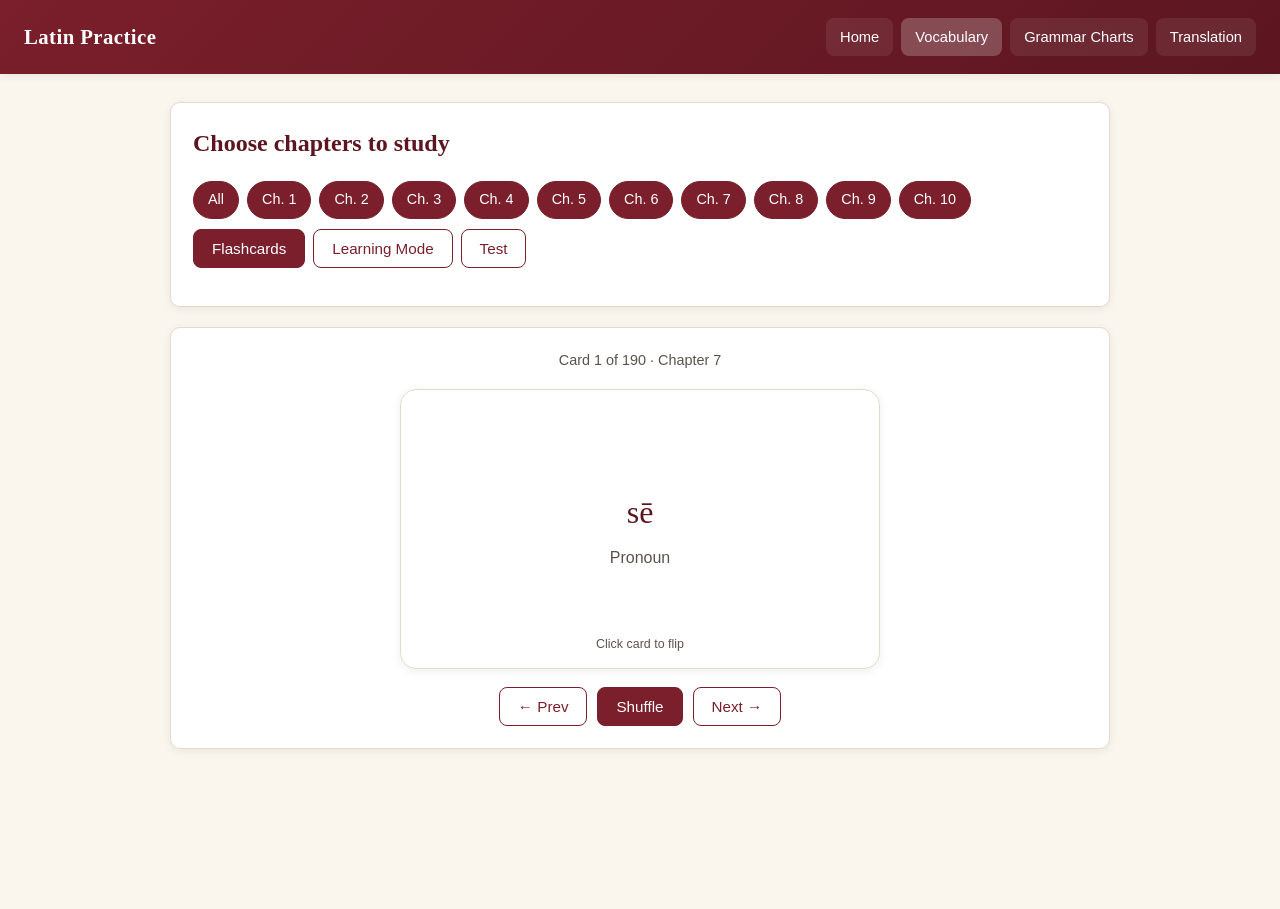
==== commit 6c9dbe08: "Add vocabulary Test mode (10-question quiz) to flashcards Co-Authored-By: Claude Opus 5.5 <noreply@a" ====
--- a/flashcards.html
+++ b/flashcards.html
@@ -24,6 +24,7 @@
     <div class="mode-toggle">
       <button id="modeFlashcards" class="active">Flashcards</button>
       <button id="modeLearn">Learning Mode</button>
+      <button id="modeTest">Test</button>
     </div>
   </div>
 
--- a/css/style.css
+++ b/css/style.css
@@ -232,6 +232,9 @@
 .flashcard-face.back { transform: rotateY(180deg); background: #fff7ea; }
 
 .flashcard-face .word { font-size: 2rem; font-family: Georgia, serif; color: var(--maroon-dark); }
+.flashcard-face .word.compact { font-size: 1.5rem; max-width: 90%; }
+.flashcard-face .word.compact-sm { font-size: 1.15rem; max-width: 95%; line-height: 1.3; }
+.flashcard-face .card-emoji { font-size: 3rem; line-height: 1; margin-bottom: 6px; }
 .flashcard-face .sub { color: var(--ink-soft); margin-top: 10px; font-size: 1rem; }
 .flashcard-face .hint { position: absolute; bottom: 14px; color: var(--ink-soft); font-size: 0.78rem; }
 
@@ -395,3 +398,24 @@
   margin-bottom: 14px;
 }
 .score-banner.all-correct { background: #e5f4ea; border-color: var(--good); }
+
+.translation-box textarea {
+  width: 100%;
+  font-family: inherit;
+  font-size: 0.95rem;
+  padding: 10px 12px;
+  border-radius: 8px;
+  border: 1px solid var(--border);
+  margin: 8px 0;
+  resize: vertical;
+  background: #fff;
+  color: var(--ink);
+}
+
+.model-translation {
+  background: #fff7ea;
+  border: 1px solid var(--border);
+  border-radius: 8px;
+  padding: 10px 14px;
+  margin: 10px 0;
+}
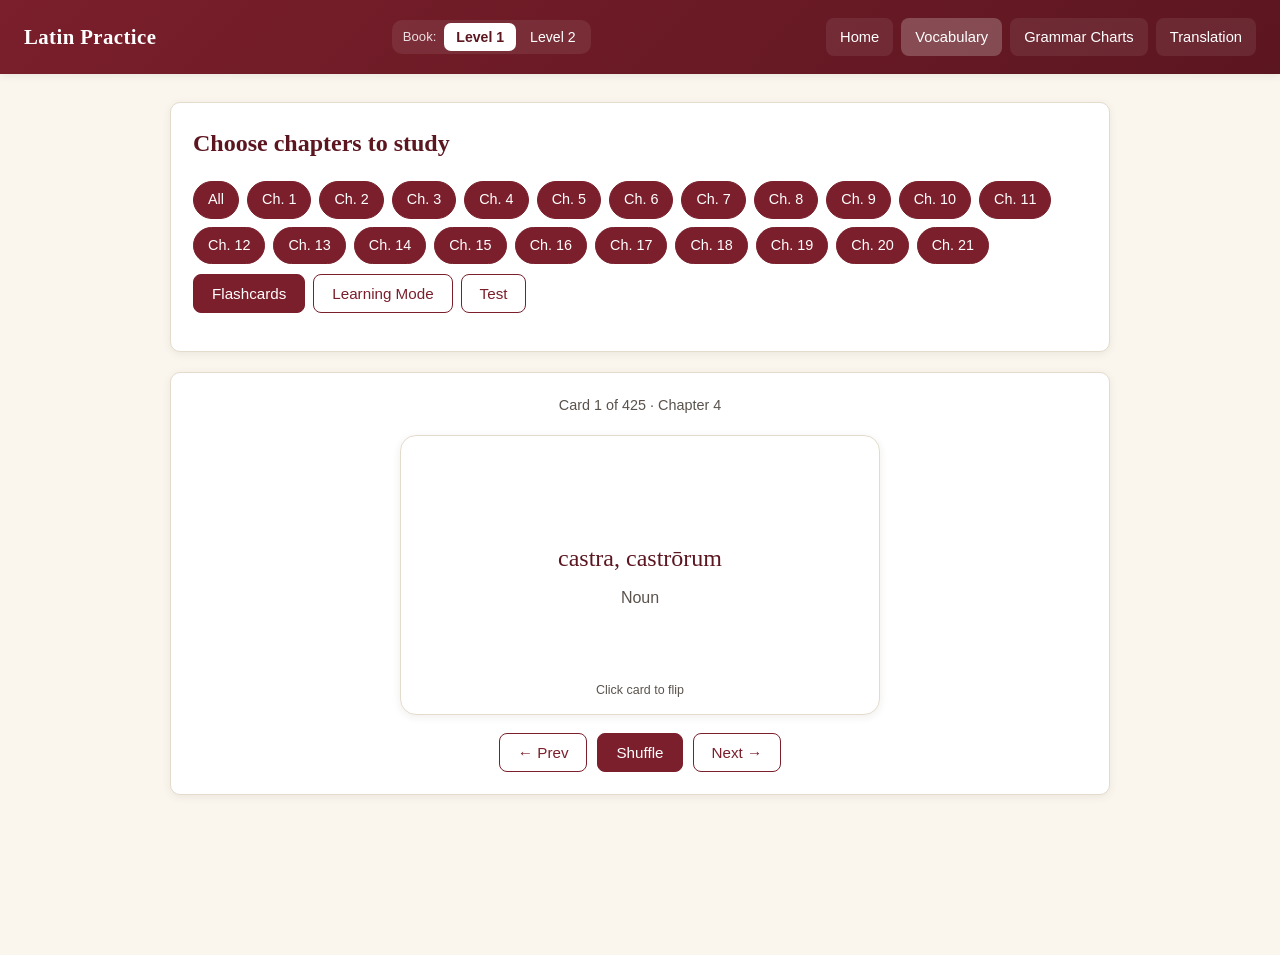
==== commit 7539cc91: "Add Level 1 / Level 2 book switch and Level 2 vocabulary (Ch. 1-15) Co-Authored-By: Claude Opus 5.5 " ====
--- a/flashcards.html
+++ b/flashcards.html
@@ -9,6 +9,11 @@
 <body>
 <header class="site-header">
   <h1><a href="index.html">Latin Practice</a></h1>
+  <div class="book-switch" role="group" aria-label="Textbook">
+    <span class="book-switch-label">Book:</span>
+    <button type="button" data-book="1">Level 1</button>
+    <button type="button" data-book="2">Level 2</button>
+  </div>
   <nav class="site-nav">
     <a href="index.html">Home</a>
     <a href="flashcards.html" class="active">Vocabulary</a>
--- a/css/style.css
+++ b/css/style.css
@@ -67,6 +67,27 @@
   background: rgba(255,255,255,0.22);
 }
 
+/* Level 1 / Level 2 textbook switch in the header */
+.book-switch {
+  display: flex;
+  align-items: center;
+  gap: 2px;
+  padding: 3px;
+  border-radius: 10px;
+  background: rgba(255,255,255,0.08);
+}
+.book-switch-label { font-size: 0.82rem; opacity: 0.85; padding: 0 6px 0 8px; }
+.book-switch button {
+  background: transparent;
+  border: none;
+  color: #fff;
+  padding: 6px 12px;
+  border-radius: 7px;
+  font-size: 0.88rem;
+}
+.book-switch button:hover { background: rgba(255,255,255,0.16); }
+.book-switch button[aria-pressed="true"] { background: #fff; color: var(--maroon-dark); font-weight: 600; }
+
 main {
   max-width: 980px;
   margin: 0 auto;
@@ -315,6 +336,9 @@
 table.chart td.case-label { font-weight: 600; background: #faf6ee; }
 
 .chart-toolbar { display: flex; gap: 10px; align-items: center; flex-wrap: wrap; margin-bottom: 10px; }
+/* A select sizes itself to its longest option (e.g. full principal parts
+   plus meaning); keep it inside the card on narrow screens. */
+.chart-toolbar select { max-width: 100%; min-width: 0; }
 
 /* ---- Translation section ---- */
 .sentence-list { display: flex; flex-direction: column; gap: 10px; }
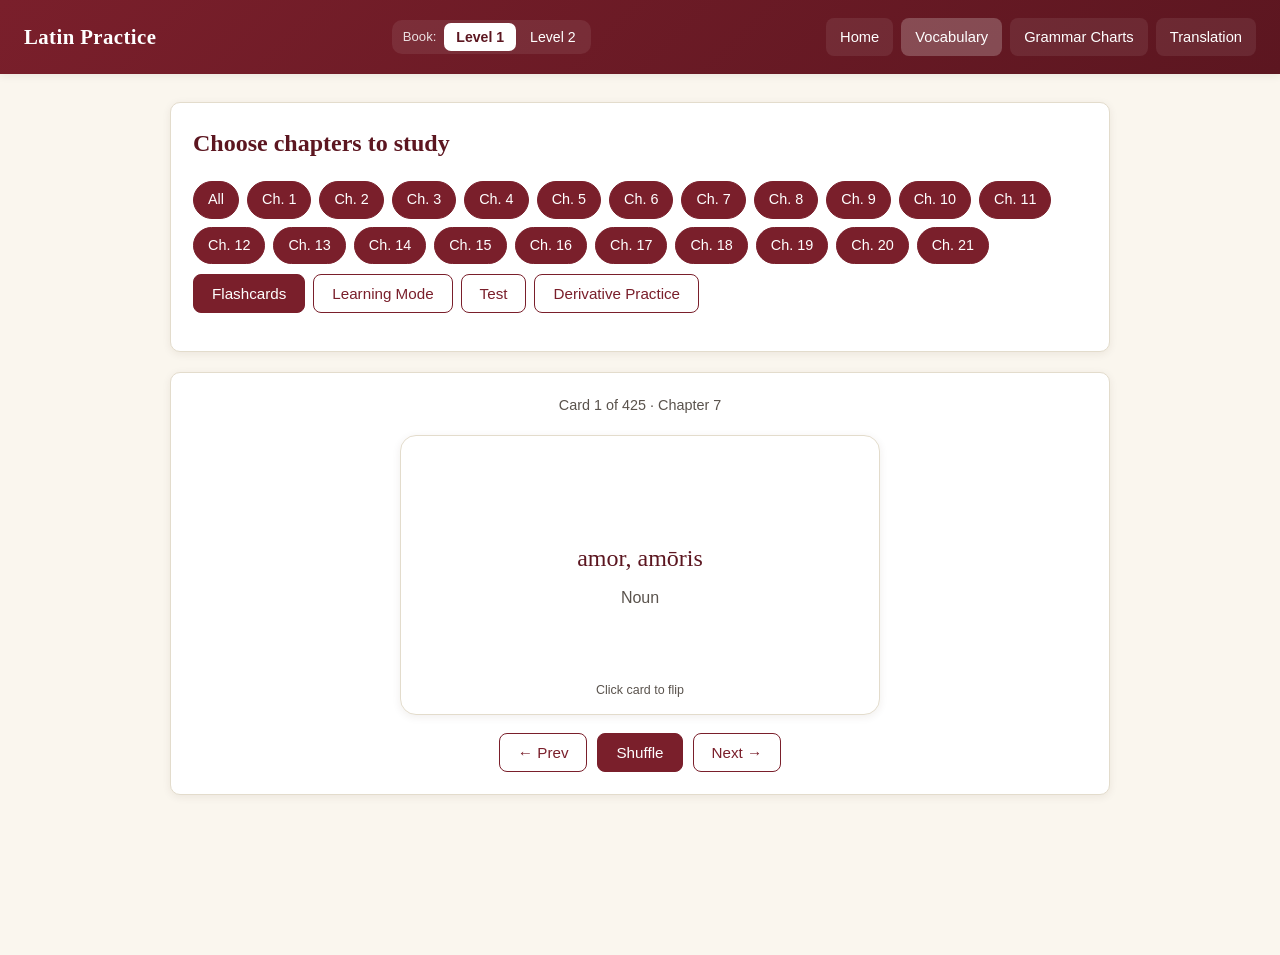
==== commit 7dbe4951: "Add Derivative Practice to the Vocabulary section A fourth mode beside Flashcards, Learning Mode, an" ====
--- a/flashcards.html
+++ b/flashcards.html
@@ -30,6 +30,7 @@
       <button id="modeFlashcards" class="active">Flashcards</button>
       <button id="modeLearn">Learning Mode</button>
       <button id="modeTest">Test</button>
+      <button id="modeDerivatives">Derivative Practice</button>
     </div>
   </div>
 
--- a/css/style.css
+++ b/css/style.css
@@ -262,7 +262,7 @@
 .flashcard-controls { display: flex; gap: 10px; align-items: center; }
 .progress-text { color: var(--ink-soft); font-size: 0.9rem; }
 
-.mode-toggle { display: flex; gap: 8px; margin-bottom: 16px; }
+.mode-toggle { display: flex; flex-wrap: wrap; gap: 8px; margin-bottom: 16px; }
 .mode-toggle button { background: transparent; color: var(--maroon); }
 .mode-toggle button.active { background: var(--maroon); color: #fff; }
 
@@ -275,6 +275,8 @@
   margin: 10px 0 22px;
 }
 .mc-sub { text-align: center; color: var(--ink-soft); margin-top: -14px; margin-bottom: 20px; }
+/* Derivative Practice: the Latin word's meaning, under the prompt */
+.mc-meaning { text-align: center; color: var(--ink-soft); margin-top: -14px; margin-bottom: 22px; }
 
 .mc-options {
   display: grid;
@@ -293,10 +295,12 @@
   cursor: pointer;
   font-size: 1rem;
 }
-.mc-option:hover { border-color: var(--maroon); }
+/* Overrides the general button:hover fill, which hid the option's text. */
+.mc-option:hover { border-color: var(--maroon); background: #fff; }
 .mc-option.correct { background: #e5f4ea; border-color: var(--good); }
 .mc-option.incorrect { background: #fbe8e6; border-color: var(--bad); }
-.mc-option:disabled { cursor: default; }
+.mc-option:disabled { cursor: default; opacity: 1; }
+.mc-option:disabled:not(.correct):not(.incorrect) { opacity: 0.5; }
 
 .stat-row { display: flex; gap: 20px; justify-content: center; margin: 14px 0; flex-wrap: wrap; }
 .stat { text-align: center; }
@@ -335,6 +339,19 @@
 table.chart td.incorrect input { background: #fbe8e6; }
 table.chart td.case-label { font-weight: 600; background: #faf6ee; }
 
+/* Translating a correctly conjugated verb chart */
+.translate-offer { display: flex; flex-wrap: wrap; align-items: center; gap: 10px; margin-top: 12px; color: var(--good); font-weight: 600; }
+.translate-cell { display: flex; flex-wrap: wrap; align-items: center; gap: 4px 10px; }
+.translate-latin { font-weight: 700; color: var(--maroon-dark); min-width: 5.5em; text-align: left; overflow-wrap: anywhere; }
+table.chart td .translate-cell input { flex: 1 1 8em; text-align: left; border-bottom: 1px dashed var(--border); }
+table.chart.translate-chart .label-short { display: none; }
+@media (max-width: 560px) {
+  .translate-latin { font-size: 0.9rem; }
+  table.chart.translate-chart td { padding: 5px 4px; }
+  table.chart.translate-chart .label-full { display: none; }
+  table.chart.translate-chart .label-short { display: inline; }
+}
+
 .chart-toolbar { display: flex; gap: 10px; align-items: center; flex-wrap: wrap; margin-bottom: 10px; }
 /* A select sizes itself to its longest option (e.g. full principal parts
    plus meaning); keep it inside the card on narrow screens. */
@@ -376,7 +393,8 @@
   padding: 3px 4px;
   max-width: 128px;
 }
-.analysis-word .field-row { display: flex; gap: 3px; }
+/* Wraps when a verb has four fields (person / number / tense / mood). */
+.analysis-word .field-row { display: flex; gap: 3px; flex-wrap: wrap; justify-content: center; max-width: 280px; }
 .analysis-sentence {
   display: flex;
   flex-wrap: wrap;
